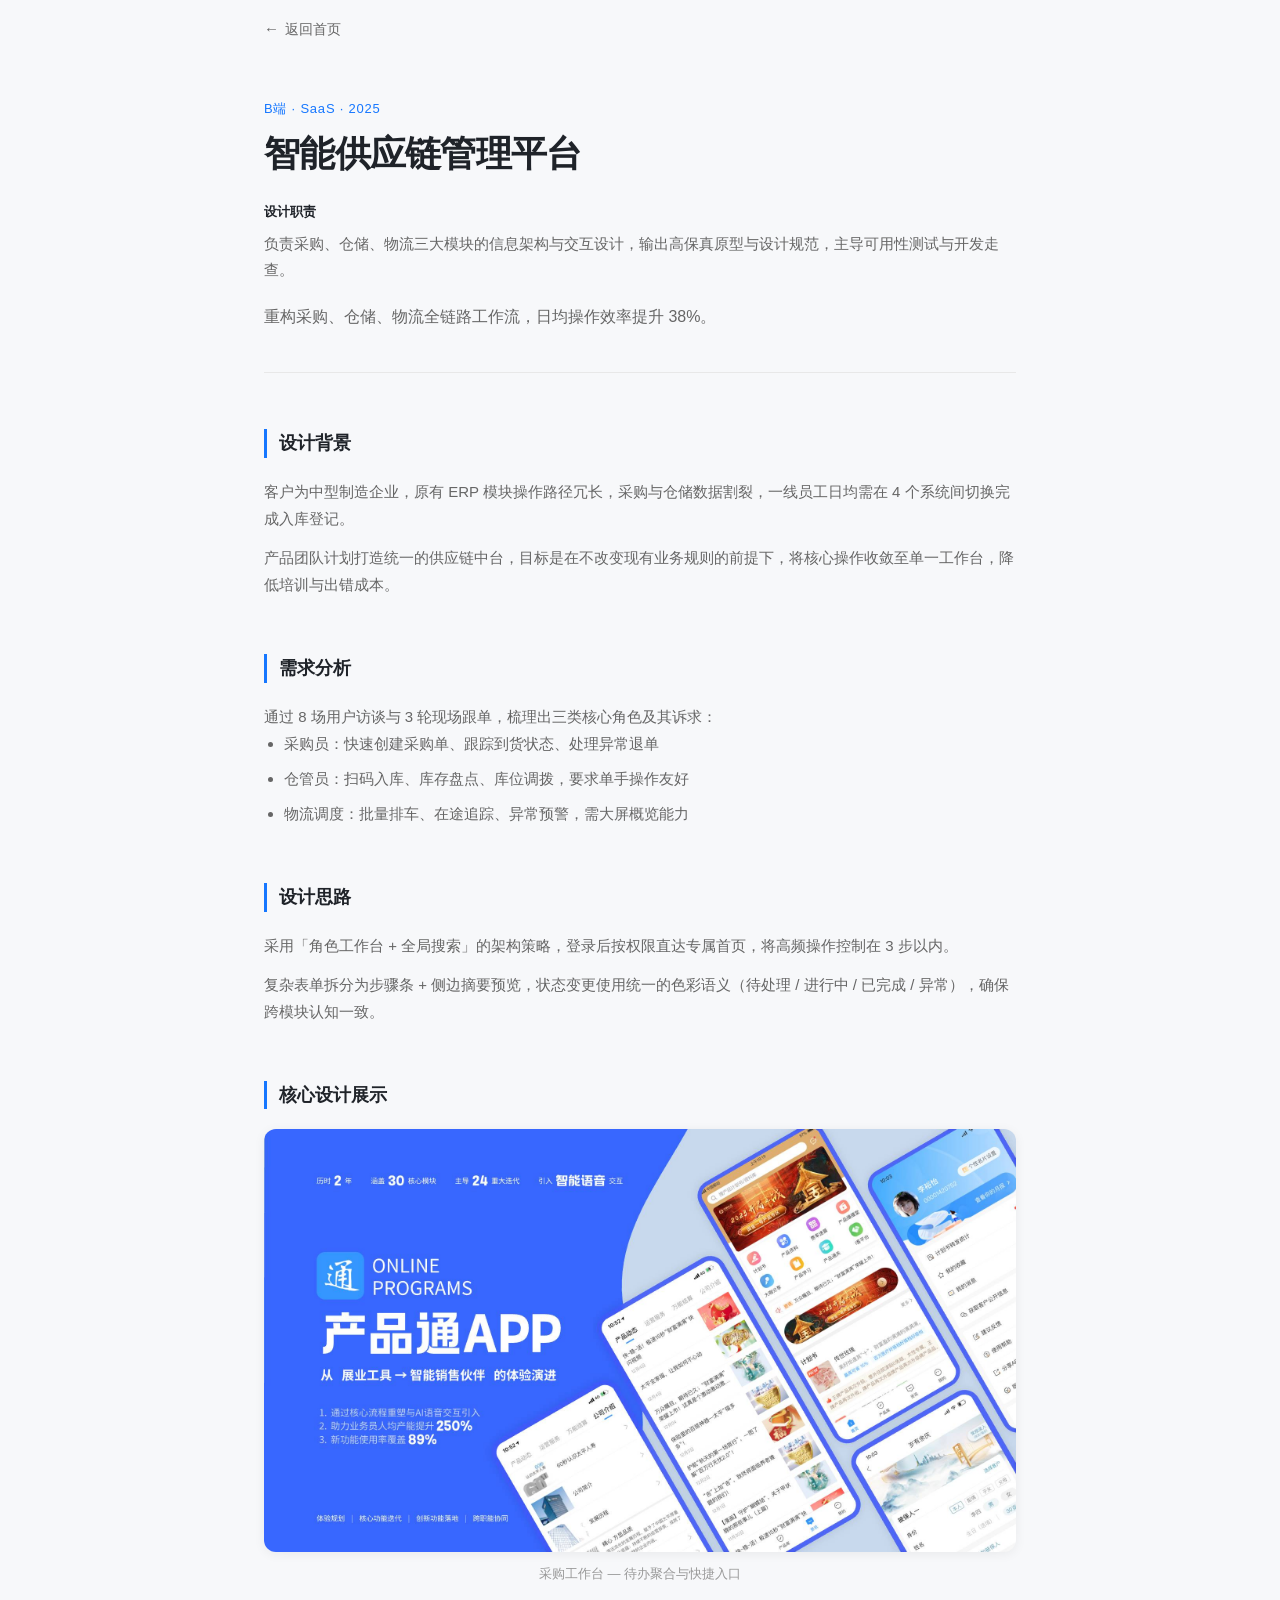
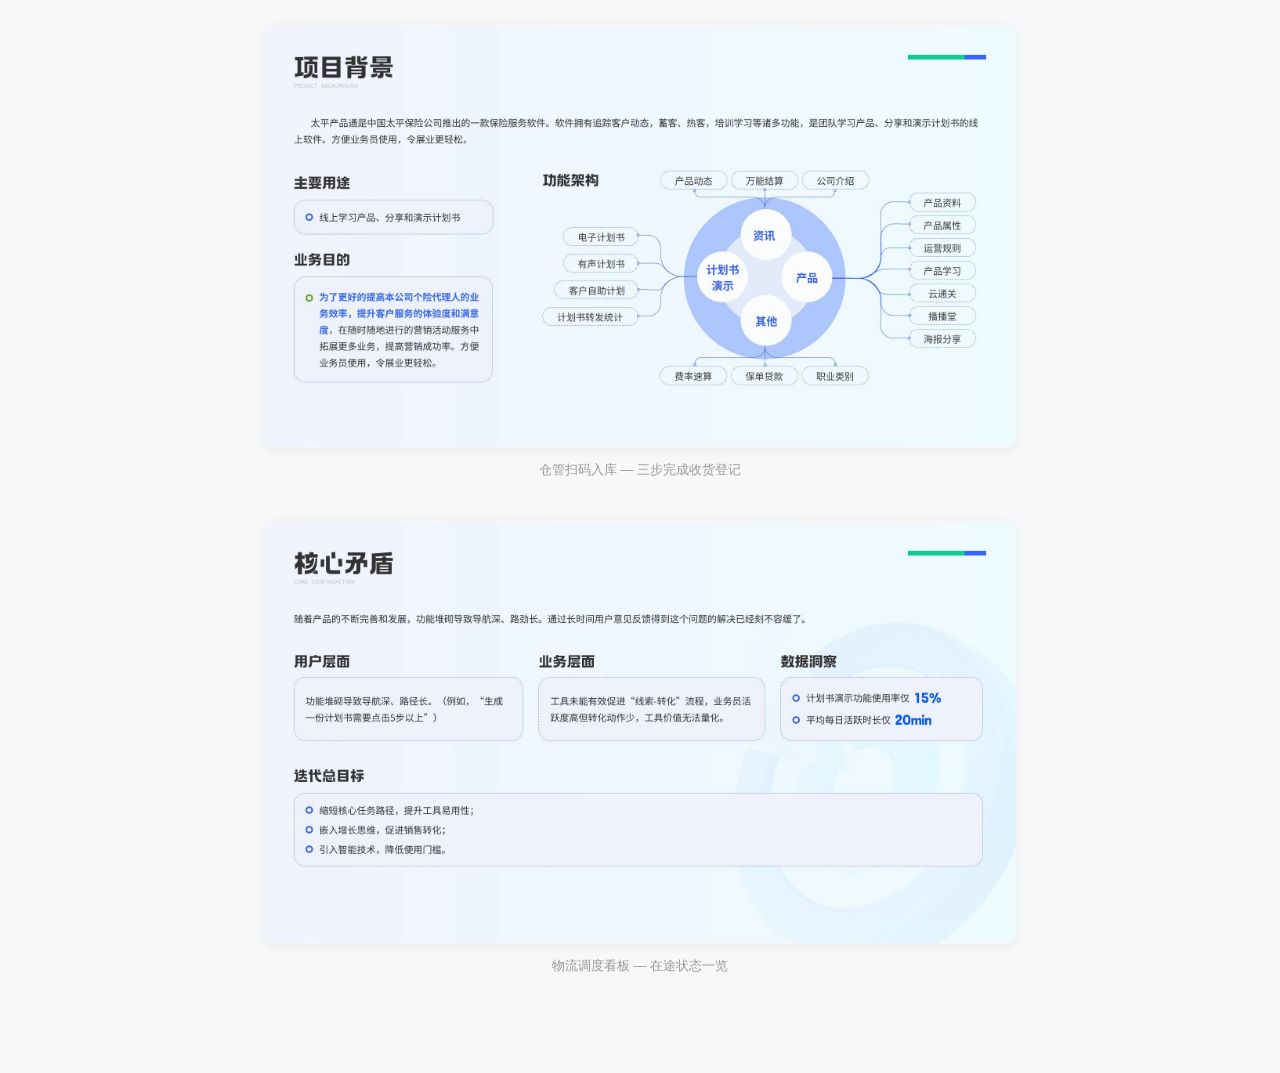
==== projects/project-01.html @ 670385da "Add files via upload" ====
<!DOCTYPE html>
<html lang="zh-CN">
<head>
  <meta charset="UTF-8">
  <meta name="viewport" content="width=device-width, initial-scale=1.0">
  <title>智能供应链管理平台 | 作品集</title>
  <link rel="stylesheet" href="../css/style.css">
</head>
<body>

  <div class="detail">

    <nav class="detail-nav">
      <div class="detail-nav__inner">
        <a class="detail-back" href="../index.html">返回首页</a>
      </div>
    </nav>

    <article class="detail-page">

      <header class="detail-hero">
        <p class="detail-hero__type">B端 · SaaS · 2025</p>
        <h1>智能供应链管理平台</h1>
        <div class="detail-hero__role">
          <span class="detail-hero__role-label">设计职责</span>
          <p class="detail-hero__role-text">负责采购、仓储、物流三大模块的信息架构与交互设计，输出高保真原型与设计规范，主导可用性测试与开发走查。</p>
        </div>
        <p class="detail-desc">重构采购、仓储、物流全链路工作流，日均操作效率提升 38%。</p>
      </header>

      <section class="detail-section">
        <h2>设计背景</h2>
        <p>客户为中型制造企业，原有 ERP 模块操作路径冗长，采购与仓储数据割裂，一线员工日均需在 4 个系统间切换完成入库登记。</p>
        <p>产品团队计划打造统一的供应链中台，目标是在不改变现有业务规则的前提下，将核心操作收敛至单一工作台，降低培训与出错成本。</p>
      </section>

      <section class="detail-section">
        <h2>需求分析</h2>
        <p>通过 8 场用户访谈与 3 轮现场跟单，梳理出三类核心角色及其诉求：</p>
        <ul>
          <li>采购员：快速创建采购单、跟踪到货状态、处理异常退单</li>
          <li>仓管员：扫码入库、库存盘点、库位调拨，要求单手操作友好</li>
          <li>物流调度：批量排车、在途追踪、异常预警，需大屏概览能力</li>
        </ul>
      </section>

      <section class="detail-section">
        <h2>设计思路</h2>
        <p>采用「角色工作台 + 全局搜索」的架构策略，登录后按权限直达专属首页，将高频操作控制在 3 步以内。</p>
        <p>复杂表单拆分为步骤条 + 侧边摘要预览，状态变更使用统一的色彩语义（待处理 / 进行中 / 已完成 / 异常），确保跨模块认知一致。</p>
      </section>

      <section class="detail-section">
        <h2>核心设计展示</h2>
        <div class="detail-gallery">

          <figure class="detail-figure">
            <img src="../assets/projects/project-01/01.jpg" alt="采购工作台首页">
            <figcaption>采购工作台 — 待办聚合与快捷入口</figcaption>
          </figure>

          <figure class="detail-figure">
            <img src="../assets/projects/project-01/02.jpg" alt="入库扫码流程">
            <figcaption>仓管扫码入库 — 三步完成收货登记</figcaption>
          </figure>

          <figure class="detail-figure">
            <img src="../assets/projects/project-01/03.jpg" alt="物流调度看板">
            <figcaption>物流调度看板 — 在途状态一览</figcaption>
          </figure>

        </div>
      </section>

    </article>
  </div>

</body>
</html>
---- css/style.css ----
/* ============================================================
   设计师作品集 — 全局样式
   配色：主色 #1677ff | 文字 #1f2329 / #666
   布局：PC 3列 · 平板 2列 · 手机 1列
   ============================================================ */

/* ---------- CSS 变量 ---------- */
:root {
  --color-primary: #1677ff;
  --color-text: #1f2329;
  --color-text-secondary: #666666;
  --color-text-muted: #999999;
  --color-bg: #f7f8fa;
  --color-card: #ffffff;
  --color-border: #e8e8e8;
  --shadow-card: 0 2px 12px rgba(0, 0, 0, 0.06);
  --shadow-hover: 0 8px 24px rgba(0, 0, 0, 0.1);
  --radius: 12px;
  --radius-sm: 6px;
  --max-width: 1200px;
  --gap: 24px;
  --transition: 0.25s cubic-bezier(0.4, 0, 0.2, 1);
}

/* ---------- 重置与基础 ---------- */
*,
*::before,
*::after {
  box-sizing: border-box;
  margin: 0;
  padding: 0;
}

html {
  -webkit-text-size-adjust: 100%;
  scroll-behavior: smooth;
}

body {
  font-family: -apple-system, BlinkMacSystemFont, "PingFang SC", "Helvetica Neue",
    "Microsoft YaHei", "Segoe UI", sans-serif;
  font-size: 16px;
  line-height: 1.6;
  color: var(--color-text);
  background: var(--color-bg);
  -webkit-font-smoothing: antialiased;
}

a {
  color: inherit;
  text-decoration: none;
}

img {
  display: block;
  max-width: 100%;
  height: auto;
}

/* ---------- 页面容器 ---------- */
.page {
  max-width: var(--max-width);
  margin: 0 auto;
  padding: 0 24px 80px;
}

/* ============================================================
   顶部：个人简介
   ============================================================ */
.hero {
  padding: 80px 0 64px;
}

.hero__inner {
  max-width: 640px;
}

.hero__label {
  font-size: 13px;
  font-weight: 500;
  letter-spacing: 0.12em;
  text-transform: uppercase;
  color: var(--color-primary);
  margin-bottom: 16px;
}

.hero__name {
  font-size: clamp(32px, 5vw, 48px);
  font-weight: 700;
  line-height: 1.2;
  letter-spacing: -0.02em;
  color: var(--color-text);
  margin-bottom: 8px;
}

.hero__title {
  font-size: 18px;
  font-weight: 500;
  color: var(--color-text-secondary);
  margin-bottom: 24px;
}

.hero__skills {
  display: flex;
  flex-wrap: wrap;
  gap: 8px;
  margin-bottom: 24px;
}

.tag {
  display: inline-block;
  padding: 4px 12px;
  font-size: 13px;
  color: var(--color-text-secondary);
  background: var(--color-card);
  border: 1px solid var(--color-border);
  border-radius: 20px;
}

.hero__bio {
  font-size: 16px;
  line-height: 1.75;
  color: var(--color-text-secondary);
}

/* ============================================================
   主体：作品网格
   ============================================================ */
.works {
  margin-bottom: 64px;
}

.works__header {
  display: flex;
  align-items: baseline;
  justify-content: space-between;
  margin-bottom: 32px;
  padding-bottom: 16px;
  border-bottom: 1px solid var(--color-border);
}

.works__title {
  font-size: 20px;
  font-weight: 600;
  color: var(--color-text);
}

.works__count {
  font-size: 14px;
  color: var(--color-text-muted);
}

/* 响应式网格：手机 1列 · 平板 2列 · PC 3列 */
.works__grid {
  display: grid;
  grid-template-columns: 1fr;
  gap: var(--gap);
}

@media (min-width: 640px) {
  .works__grid {
    grid-template-columns: repeat(2, 1fr);
  }
}

@media (min-width: 1024px) {
  .works__grid {
    grid-template-columns: repeat(3, 1fr);
  }
}

/* ============================================================
   作品卡片
   ============================================================ */
.card {
  display: flex;
  flex-direction: column;
  background: var(--color-card);
  border-radius: var(--radius);
  box-shadow: var(--shadow-card);
  overflow: hidden;
  transition: transform var(--transition), box-shadow var(--transition);
}

.card:hover {
  transform: translateY(-6px);
  box-shadow: var(--shadow-hover);
}

/* 16:10 封面比例 */
.card__cover {
  position: relative;
  aspect-ratio: 16 / 10;
  overflow: hidden;
  background: #eef1f6;
}

.card__cover img {
  width: 100%;
  height: 100%;
  object-fit: cover;
  transition: transform var(--transition);
}

.card:hover .card__cover img {
  transform: scale(1.03);
}

/* 封面占位渐变（图片未加载时显示） */
.card__cover--01 { background: linear-gradient(135deg, #e8f0fe 0%, #d6e4ff 100%); }
.card__cover--02 { background: linear-gradient(135deg, #f0f5ff 0%, #d6e8ff 100%); }
.card__cover--03 { background: linear-gradient(135deg, #e6f4ff 0%, #bae0ff 100%); }
.card__cover--04 { background: linear-gradient(135deg, #f9f0ff 0%, #efdbff 100%); }
.card__cover--05 { background: linear-gradient(135deg, #e6fffb 0%, #b5f5ec 100%); }
.card__cover--06 { background: linear-gradient(135deg, #fff7e6 0%, #ffe7ba 100%); }

.card__body {
  padding: 20px 20px 24px;
  flex: 1;
  display: flex;
  flex-direction: column;
}

.card__title {
  font-size: 17px;
  font-weight: 600;
  color: var(--color-text);
  margin-bottom: 10px;
  line-height: 1.4;
}

.card__tags {
  display: flex;
  flex-wrap: wrap;
  gap: 6px;
  margin-bottom: 12px;
}

.card__tag {
  font-size: 12px;
  color: var(--color-primary);
  background: rgba(22, 119, 255, 0.08);
  padding: 2px 8px;
  border-radius: var(--radius-sm);
}

.card__desc {
  font-size: 14px;
  line-height: 1.65;
  color: var(--color-text-secondary);
  margin-top: auto;
}

/* ============================================================
   页脚
   ============================================================ */
.footer {
  padding-top: 32px;
  border-top: 1px solid var(--color-border);
  text-align: center;
}

.footer p {
  font-size: 14px;
  color: var(--color-text-muted);
  margin-bottom: 4px;
}

.footer__contact a {
  color: var(--color-primary);
  transition: opacity 0.2s;
}

.footer__contact a:hover {
  opacity: 0.75;
}

/* ============================================================
   项目详情页（projects/ 子页面共用）
   ============================================================ */

/* 详情页整体容器 */
.detail {
  min-height: 100dvh;
}

/* 顶部导航：左上角返回首页 */
.detail-nav {
  position: sticky;
  top: 0;
  z-index: 10;
  background: rgba(247, 248, 250, 0.92);
  backdrop-filter: blur(8px);
  -webkit-backdrop-filter: blur(8px);
  border-bottom: 1px solid transparent;
}

.detail-nav__inner {
  max-width: 800px;
  margin: 0 auto;
  padding: 16px 24px;
}

.detail-back {
  display: inline-flex;
  align-items: center;
  gap: 6px;
  font-size: 14px;
  font-weight: 500;
  color: var(--color-text-secondary);
  transition: color 0.2s;
}

.detail-back:hover {
  color: var(--color-primary);
}

.detail-back::before {
  content: "←";
  font-size: 15px;
}

/* 正文区域 */
.detail-page {
  max-width: 800px;
  margin: 0 auto;
  padding: 40px 24px 96px;
}

/* 项目头部 */
.detail-hero {
  margin-bottom: 56px;
  padding-bottom: 40px;
  border-bottom: 1px solid var(--color-border);
}

.detail-hero__type {
  font-size: 13px;
  font-weight: 500;
  letter-spacing: 0.06em;
  color: var(--color-primary);
  margin-bottom: 12px;
}

.detail-hero h1 {
  font-size: clamp(28px, 4vw, 36px);
  font-weight: 700;
  line-height: 1.3;
  letter-spacing: -0.02em;
  color: var(--color-text);
  margin-bottom: 24px;
}

.detail-hero__role {
  margin-bottom: 20px;
}

.detail-hero__role-label {
  display: block;
  font-size: 13px;
  font-weight: 600;
  color: var(--color-text);
  margin-bottom: 8px;
}

.detail-hero__role-text {
  font-size: 15px;
  line-height: 1.75;
  color: var(--color-text-secondary);
}

.detail-desc {
  font-size: 16px;
  line-height: 1.8;
  color: var(--color-text-secondary);
}

/* 正文区块 */
.detail-section {
  margin-bottom: 56px;
}

.detail-section:last-child {
  margin-bottom: 0;
}

.detail-section h2 {
  font-size: 18px;
  font-weight: 600;
  color: var(--color-text);
  margin-bottom: 20px;
  padding-left: 12px;
  border-left: 3px solid var(--color-primary);
}

.detail-section p {
  font-size: 15px;
  line-height: 1.8;
  color: var(--color-text-secondary);
}

.detail-section p + p {
  margin-top: 12px;
}

.detail-section ul,
.detail-section ol {
  padding-left: 20px;
}

.detail-section li {
  font-size: 15px;
  line-height: 1.8;
  color: var(--color-text-secondary);
}

.detail-section li + li {
  margin-top: 8px;
}

/* 核心设计展示：图片画廊（可无限插入） */
.detail-gallery {
  display: flex;
  flex-direction: column;
  align-items: center;
  gap: 40px;
  margin-top: 8px;
}

.detail-figure {
  width: 100%;
  margin: 0;
}

.detail-figure img {
  width: 100%;
  max-width: 100%;
  height: auto;
  margin: 0 auto;
  border-radius: var(--radius);
  box-shadow: var(--shadow-card);
  background: var(--color-card);
}

.detail-figure figcaption {
  margin-top: 12px;
  font-size: 13px;
  line-height: 1.6;
  text-align: center;
  color: var(--color-text-muted);
}

/* ---------- 响应式微调 ---------- */
@media (max-width: 639px) {
  .page {
    padding: 0 16px 64px;
  }

  .hero {
    padding: 48px 0 40px;
  }

  .works__header {
    margin-bottom: 24px;
  }

  .detail-nav__inner {
    padding: 14px 16px;
  }

  .detail-page {
    padding: 32px 16px 72px;
  }

  .detail-hero {
    margin-bottom: 40px;
    padding-bottom: 32px;
  }

  .detail-section {
    margin-bottom: 40px;
  }

  .detail-gallery {
    gap: 32px;
  }
}
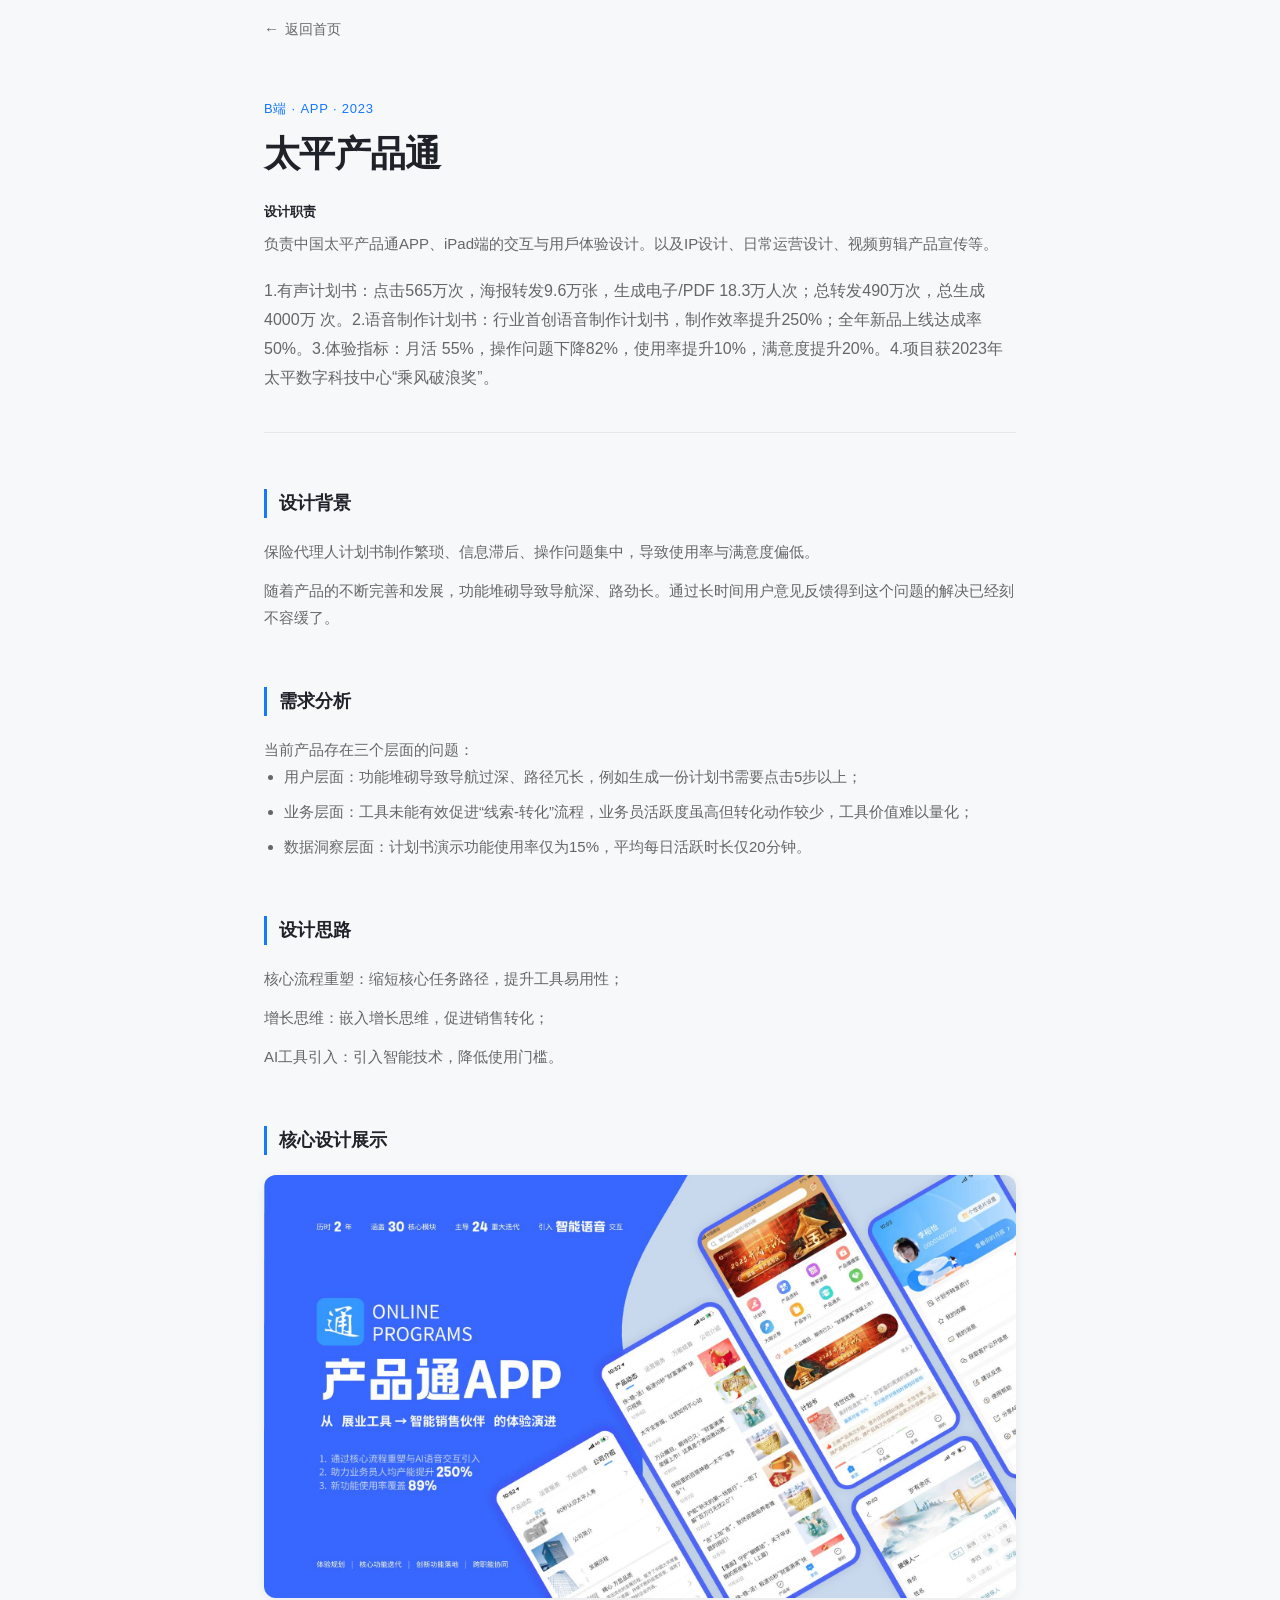
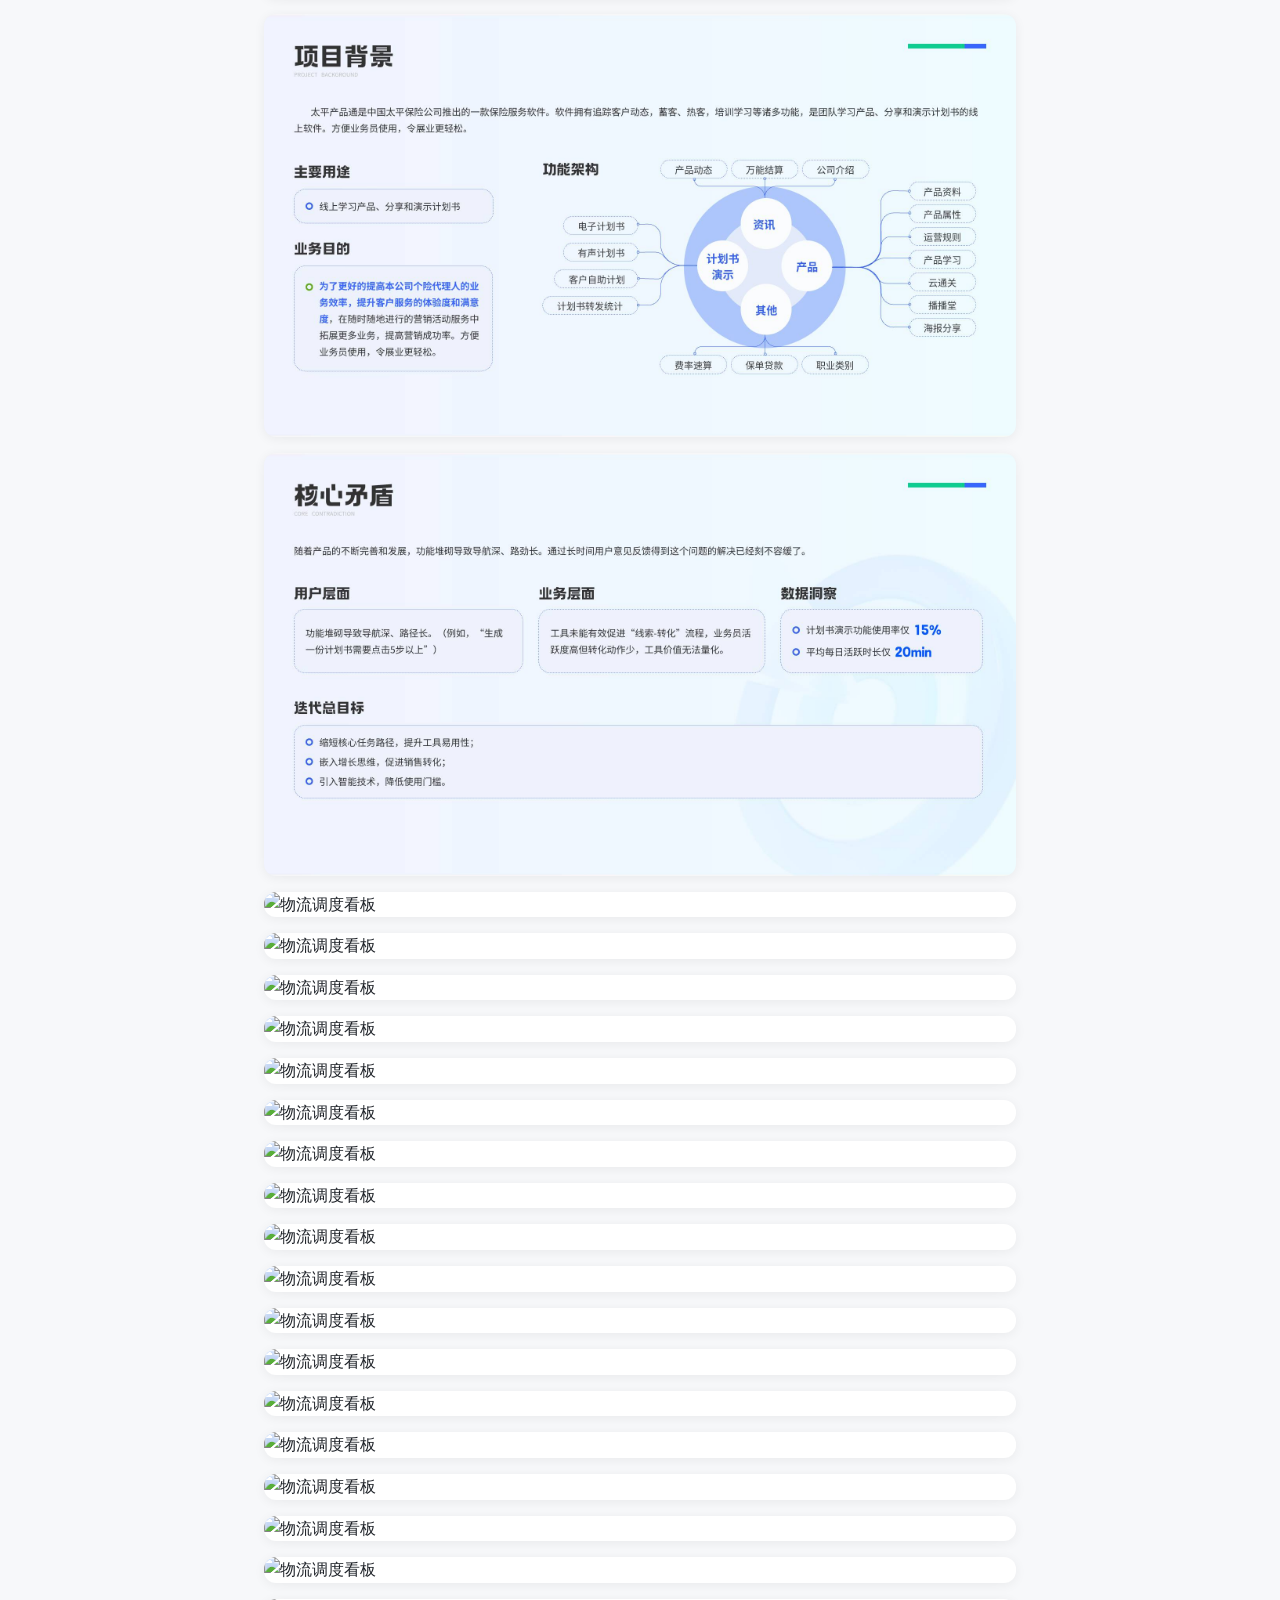
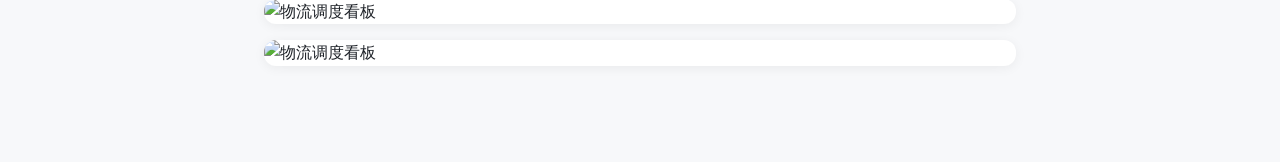
==== commit 9b3c27b3: "Add files via upload" ====
--- a/projects/project-01.html
+++ b/projects/project-01.html
@@ -3,7 +3,7 @@
 <head>
   <meta charset="UTF-8">
   <meta name="viewport" content="width=device-width, initial-scale=1.0">
-  <title>智能供应链管理平台 | 作品集</title>
+  <title>太平产品通 | 作品集</title>
   <link rel="stylesheet" href="../css/style.css">
 </head>
 <body>
@@ -19,35 +19,39 @@
     <article class="detail-page">
 
       <header class="detail-hero">
-        <p class="detail-hero__type">B端 · SaaS · 2025</p>
-        <h1>智能供应链管理平台</h1>
+        <p class="detail-hero__type">B端 · APP · 2023</p>
+        <h1>太平产品通</h1>
         <div class="detail-hero__role">
           <span class="detail-hero__role-label">设计职责</span>
-          <p class="detail-hero__role-text">负责采购、仓储、物流三大模块的信息架构与交互设计，输出高保真原型与设计规范，主导可用性测试与开发走查。</p>
+          <p class="detail-hero__role-text">
+负责中国太平产品通APP、iPad端的交互与⽤⼾体验设计。以及IP设计、日常运营设计、视频剪辑产品宣传等。</p>
         </div>
-        <p class="detail-desc">重构采购、仓储、物流全链路工作流，日均操作效率提升 38%。</p>
+        <p class="detail-desc">1.有声计划书：点击565万次，海报转发9.6万张，⽣成电⼦/PDF 18.3万⼈次；总转发490万次，总⽣成4000万
+次。2.语⾳制作计划书：⾏业⾸创语⾳制作计划书，制作效率提升250%；全年新品上线达成率50%。3.体验指标：⽉活
+55%，操作问题下降82%，使⽤率提升10%，满意度提升20%。4.项⽬获2023年太平数字科技中⼼“乘⻛破浪奖”。</p>
       </header>
 
       <section class="detail-section">
         <h2>设计背景</h2>
-        <p>客户为中型制造企业，原有 ERP 模块操作路径冗长，采购与仓储数据割裂，一线员工日均需在 4 个系统间切换完成入库登记。</p>
-        <p>产品团队计划打造统一的供应链中台，目标是在不改变现有业务规则的前提下，将核心操作收敛至单一工作台，降低培训与出错成本。</p>
+        <p>保险代理⼈计划书制作繁琐、信息滞后、操作问题集中，导致使⽤率与满意度偏低。</p>
+        <p>随着产品的不断完善和发展，功能堆砌导致导航深、路劲长。通过长时间用户意见反馈得到这个问题的解决已经刻不容缓了。</p>
       </section>
 
       <section class="detail-section">
         <h2>需求分析</h2>
-        <p>通过 8 场用户访谈与 3 轮现场跟单，梳理出三类核心角色及其诉求：</p>
+        <p>当前产品存在三个层面的问题：</p>
         <ul>
-          <li>采购员：快速创建采购单、跟踪到货状态、处理异常退单</li>
-          <li>仓管员：扫码入库、库存盘点、库位调拨，要求单手操作友好</li>
-          <li>物流调度：批量排车、在途追踪、异常预警，需大屏概览能力</li>
+          <li>用户层面：功能堆砌导致导航过深、路径冗长，例如生成一份计划书需要点击5步以上；</li>
+          <li>业务层面：工具未能有效促进“线索-转化”流程，业务员活跃度虽高但转化动作较少，工具价值难以量化；</li>
+          <li>数据洞察层面：计划书演示功能使用率仅为15%，平均每日活跃时长仅20分钟。</li>
         </ul>
       </section>
 
       <section class="detail-section">
         <h2>设计思路</h2>
-        <p>采用「角色工作台 + 全局搜索」的架构策略，登录后按权限直达专属首页，将高频操作控制在 3 步以内。</p>
-        <p>复杂表单拆分为步骤条 + 侧边摘要预览，状态变更使用统一的色彩语义（待处理 / 进行中 / 已完成 / 异常），确保跨模块认知一致。</p>
+        <p>核心流程重塑：缩短核心任务路径，提升工具易用性；</p>
+        <p>增长思维：嵌入增长思维，促进销售转化；</p>
+        <p>AI工具引入：引入智能技术，降低使用门槛。</p>
       </section>
 
       <section class="detail-section">
@@ -56,19 +60,93 @@
 
           <figure class="detail-figure">
             <img src="../assets/projects/project-01/01.jpg" alt="采购工作台首页">
-            <figcaption>采购工作台 — 待办聚合与快捷入口</figcaption>
+
           </figure>
 
           <figure class="detail-figure">
             <img src="../assets/projects/project-01/02.jpg" alt="入库扫码流程">
-            <figcaption>仓管扫码入库 — 三步完成收货登记</figcaption>
           </figure>
 
           <figure class="detail-figure">
             <img src="../assets/projects/project-01/03.jpg" alt="物流调度看板">
-            <figcaption>物流调度看板 — 在途状态一览</figcaption>
-          </figure>
+          </figure>  
+      
 
+          <figure class="detail-figure">
+            <img src="../assets/projects/project-01/04.jpg" alt="物流调度看板">
+          </figure>  
+      
+          <figure class="detail-figure">
+            <img src="../assets/projects/project-01/05.jpg" alt="物流调度看板">
+          </figure>  
+      
+          <figure class="detail-figure">
+            <img src="../assets/projects/project-01/06.jpg" alt="物流调度看板">
+          </figure>  
+      
+          <figure class="detail-figure">
+            <img src="../assets/projects/project-01/07.jpg" alt="物流调度看板">
+          </figure>  
+      
+          <figure class="detail-figure">
+            <img src="../assets/projects/project-01/08.jpg" alt="物流调度看板">
+          </figure>  
+      
+          <figure class="detail-figure">
+            <img src="../assets/projects/project-01/09.jpg" alt="物流调度看板">
+          </figure>  
+      
+          <figure class="detail-figure">
+            <img src="../assets/projects/project-01/10.jpg" alt="物流调度看板">
+          </figure>  
+      
+          <figure class="detail-figure">
+            <img src="../assets/projects/project-01/11.jpg" alt="物流调度看板">
+          </figure>  
+      
+          <figure class="detail-figure">
+            <img src="../assets/projects/project-01/12.jpg" alt="物流调度看板">
+          </figure>  
+      
+          <figure class="detail-figure">
+            <img src="../assets/projects/project-01/13.jpg" alt="物流调度看板">
+          </figure>  
+      
+          <figure class="detail-figure">
+            <img src="../assets/projects/project-01/14.jpg" alt="物流调度看板">
+          </figure>  
+      
+          <figure class="detail-figure">
+            <img src="../assets/projects/project-01/15.jpg" alt="物流调度看板">
+          </figure>  
+      
+          <figure class="detail-figure">
+            <img src="../assets/projects/project-01/16.jpg" alt="物流调度看板">
+          </figure>  
+      
+          <figure class="detail-figure">
+            <img src="../assets/projects/project-01/17.jpg" alt="物流调度看板">
+          </figure>  
+      
+          <figure class="detail-figure">
+            <img src="../assets/projects/project-01/18.jpg" alt="物流调度看板">
+          </figure>  
+      
+          <figure class="detail-figure">
+            <img src="../assets/projects/project-01/19.jpg" alt="物流调度看板">
+          </figure>  
+      
+          <figure class="detail-figure">
+            <img src="../assets/projects/project-01/20.jpg" alt="物流调度看板">
+          </figure>  
+      
+          <figure class="detail-figure">
+            <img src="../assets/projects/project-01/21.jpg" alt="物流调度看板">
+          </figure>  
+      
+          <figure class="detail-figure">
+            <img src="../assets/projects/project-01/22.jpg" alt="物流调度看板">
+          </figure>    
         </div>
       </section>
 
--- a/css/style.css
+++ b/css/style.css
@@ -187,10 +187,10 @@
   box-shadow: var(--shadow-hover);
 }
 
-/* 16:10 封面比例 */
+/* 16:9 封面比例 */
 .card__cover {
   position: relative;
-  aspect-ratio: 16 / 10;
+  aspect-ratio: 16 / 9;
   overflow: hidden;
   background: #eef1f6;
 }
@@ -213,6 +213,8 @@
 .card__cover--04 { background: linear-gradient(135deg, #f9f0ff 0%, #efdbff 100%); }
 .card__cover--05 { background: linear-gradient(135deg, #e6fffb 0%, #b5f5ec 100%); }
 .card__cover--06 { background: linear-gradient(135deg, #fff7e6 0%, #ffe7ba 100%); }
+.card__cover--07 { background: linear-gradient(135deg, #e8f0fe 0%, #efdbff 100%); }
+.card__cover--08 { background: linear-gradient(135deg, #f0f5ff 0%, #d6e8ff 100%); }
 
 .card__body {
   padding: 20px 20px 24px;
@@ -248,7 +250,7 @@
   font-size: 14px;
   line-height: 1.65;
   color: var(--color-text-secondary);
-  margin-top: auto;
+  margin-top: 0;
 }
 
 /* ============================================================
@@ -423,7 +425,7 @@
   display: flex;
   flex-direction: column;
   align-items: center;
-  gap: 40px;
+  gap: 16px;
   margin-top: 8px;
 }
 
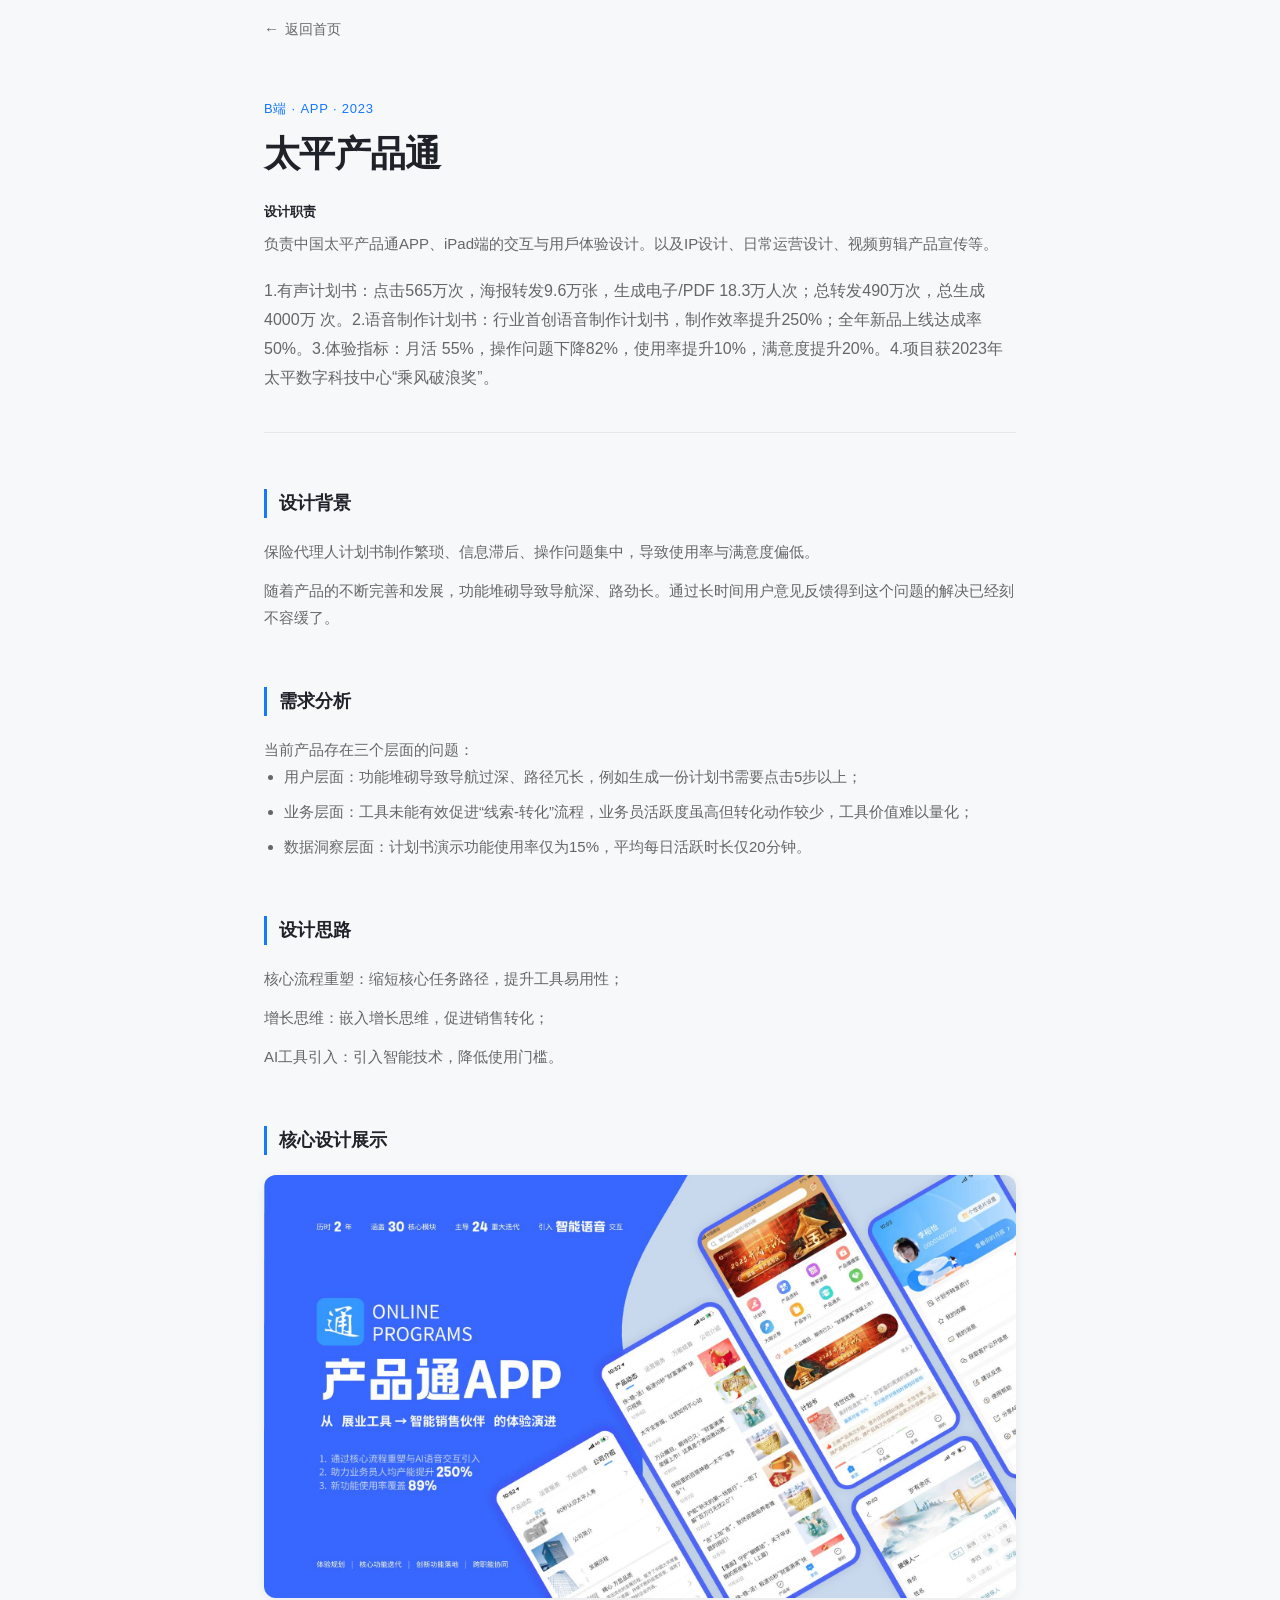
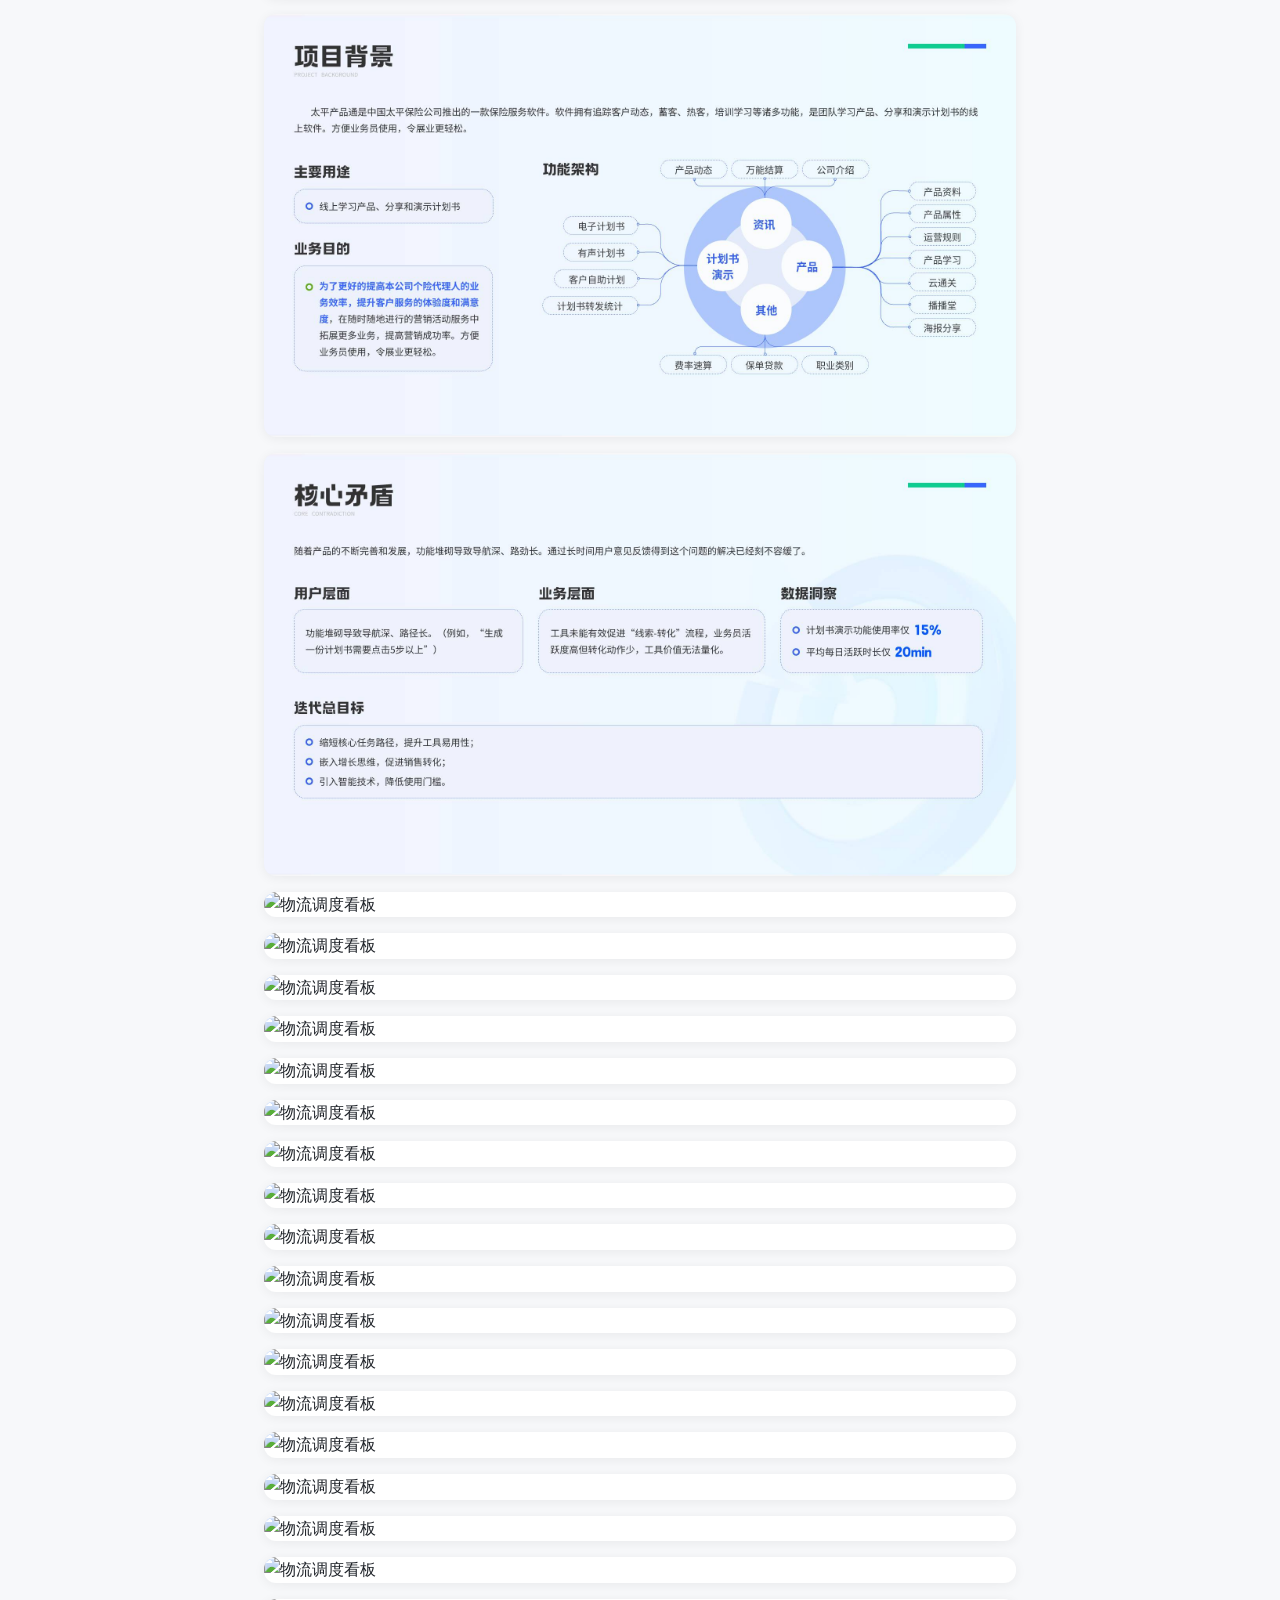
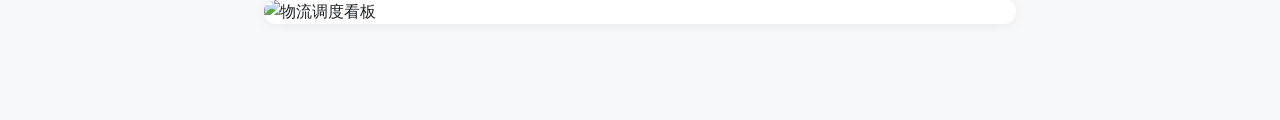
==== commit 10b379ec: "Add files via upload" ====
--- a/projects/project-01.html
+++ b/projects/project-01.html
@@ -143,10 +143,7 @@
           <figure class="detail-figure">
             <img src="../assets/projects/project-01/21.jpg" alt="物流调度看板">
           </figure>  
-      
-          <figure class="detail-figure">
-            <img src="../assets/projects/project-01/22.jpg" alt="物流调度看板">
-          </figure>    
+        
         </div>
       </section>
 
